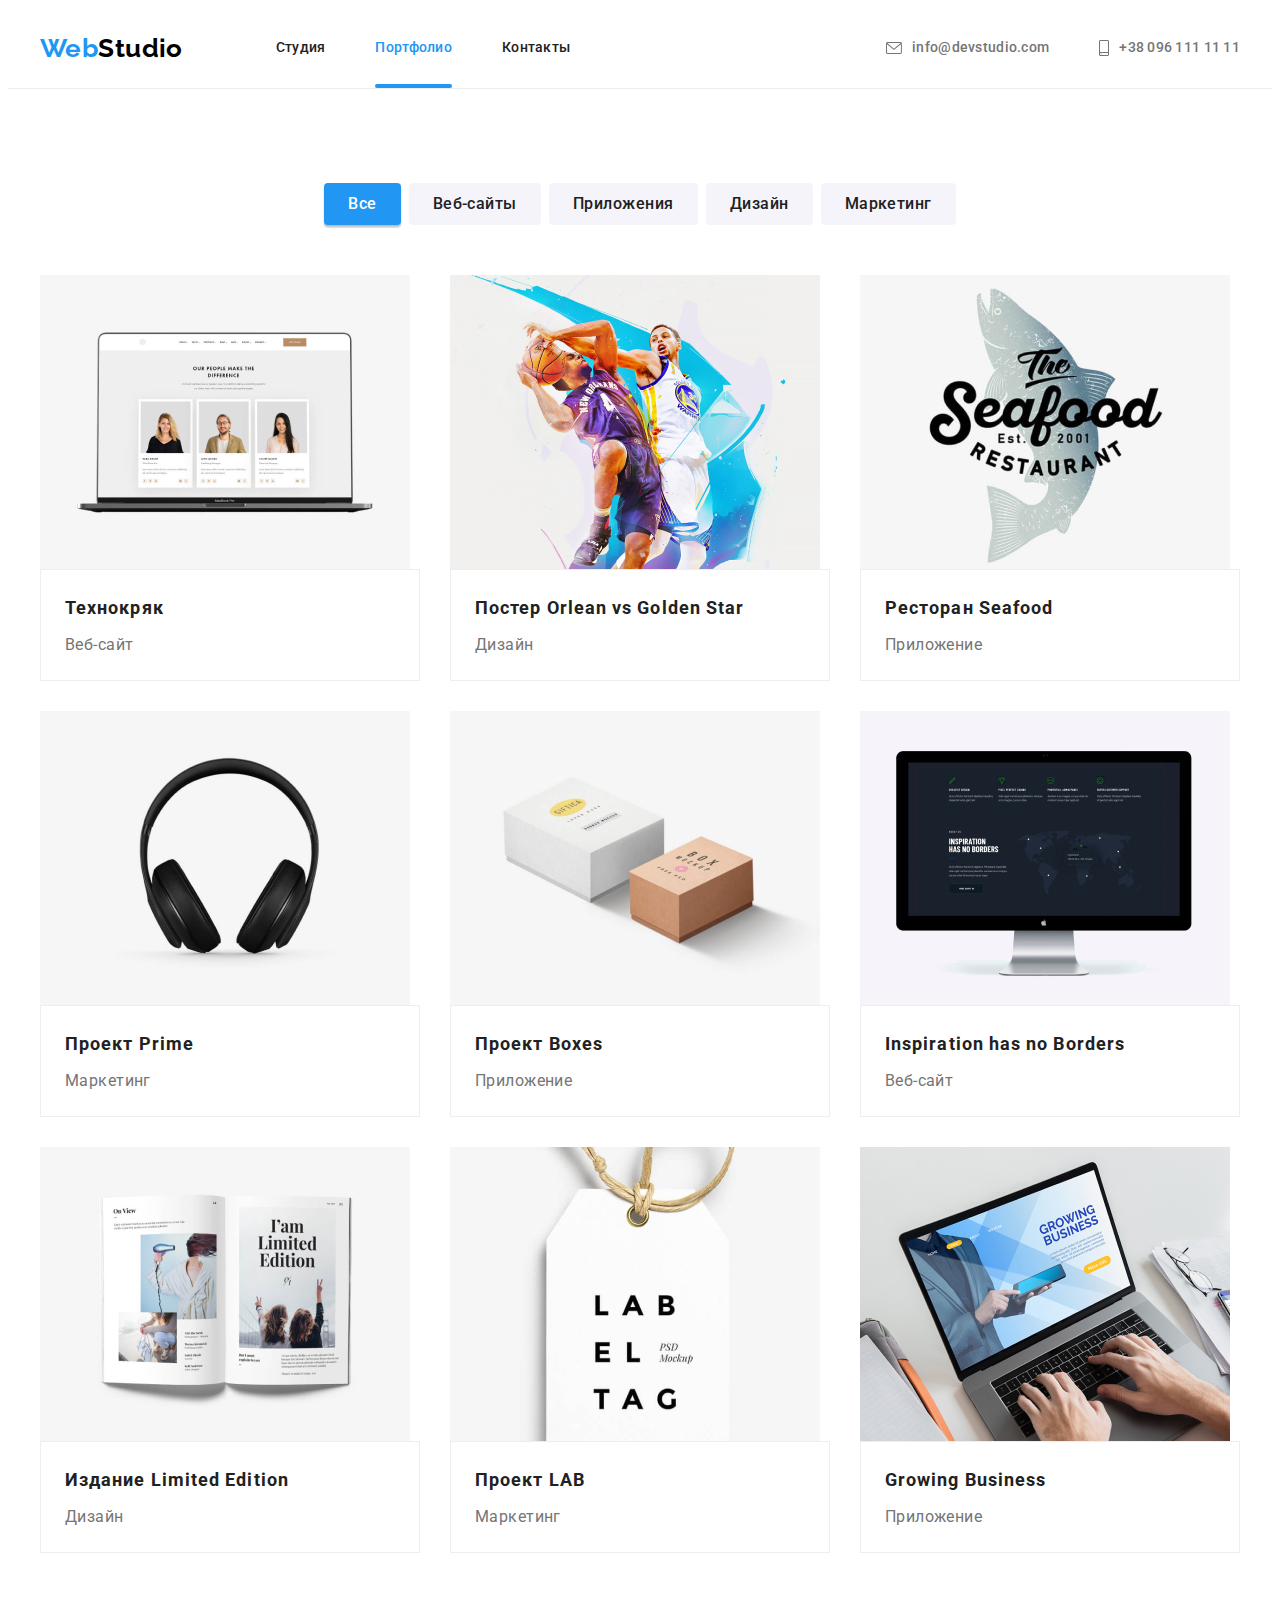
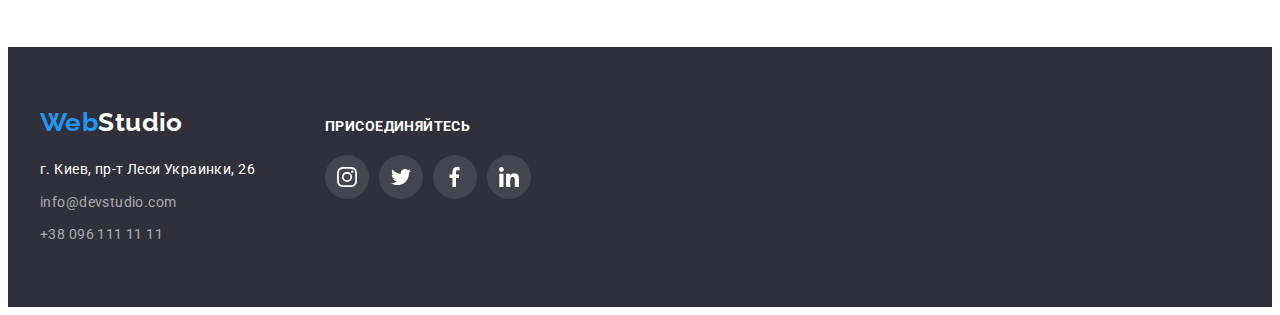
==== portfolio.html @ c340070d "Додавання файлів попередньої роботи" ====
<!DOCTYPE html>
<html lang="ru">
  <head>
    <meta charset="UTF-8" />
    <meta http-equiv="X-UA-Compatible" content="IE=edge" />
    <meta name="viewport" content="width=device-width, initial-scale=1.0" />
    <title>Портфолио</title>
    <link rel="preconnect" href="https://fonts.googleapis.com" />
    <link rel="preconnect" href="https://fonts.gstatic.com" crossorigin />
    <link
      href="https://fonts.googleapis.com/css2?family=Raleway:wght@700&family=Roboto:wght@400;500;700;900&display=swap"
      rel="stylesheet"
    />
    <link
      rel="stylesheet"
      href="https://cdnjs.cloudflare.com/ajax/libs/modern-normalize/1.1.0/modern-normalize.min.css"
      integrity="sha512-wpPYUAdjBVSE4KJnH1VR1HeZfpl1ub8YT/NKx4PuQ5NmX2tKuGu6U/JRp5y+Y8XG2tV+wKQpNHVUX03MfMFn9Q=="
      crossorigin="anonymous"
      referrerpolicy="no-referrer"
    />
    <link rel="stylesheet" href="./css/styles.css" />
  </head>
  <body class="page">
    <header class="header">
      <div class="container main-menu">
        <a class="logo" href="./index.html" lang="en">
          <span class="logo-highlight">Web</span>Studio
        </a>
        <nav>
          <ul class="menu list site-nav">
            <li class="menu-item">
              <a class="site-nav-link link" href="./index.html">Студия</a>
            </li>
            <li class="menu-item">
              <a class="site-nav-link link current" href="./portfolio.html"
                >Портфолио</a
              >
            </li>
            <li class="menu-item">
              <a class="site-nav-link link" href="#contacts">Контакты</a>
            </li>
          </ul>
        </nav>
        <ul class="header-contacts list">
          <li class="header-contacts-item">
            <a
              class="header-contacts-link link"
              href="mailto:info@devstudio.com"
              target="_blank"
              lang="en"
            >
              <svg class="menu-icon" width="16" height="12">
                <use href="./images/icons.svg#icon-envelope"></use>
              </svg>
              info@devstudio.com
            </a>
          </li>
          <li class="header-contacts-item">
            <a class="header-contacts-link link" href="tel:+380961111111">
              <svg class="menu-icon" width="10" height="16">
                <use href="./images/icons.svg#icon-smartphone"></use>
              </svg>
              +38 096 111 11 11
            </a>
          </li>
        </ul>
      </div>
    </header>

    <main>
      <section class="portfolio section">
        <div class="container">
          <h1 class="portfolio-title section-title visually-hidden">
            Портфолио успешных проектов
          </h1>
          <ul class="btn-items list">
            <li class="btn-list-item">
              <button class="btn btn-item btn-active" type="button">Все</button>
            </li>
            <li class="btn-list-item">
              <button class="btn btn-item" type="button">Веб-сайты</button>
            </li>
            <li class="btn-list-item">
              <button class="btn btn-item" type="button">Приложения</button>
            </li>
            <li class="btn-list-item">
              <button class="btn btn-item" type="button">Дизайн</button>
            </li>
            <li class="btn-list-item">
              <button class="btn btn-item" type="button">Маркетинг</button>
            </li>
          </ul>
          <ul class="portfolio-list list">
            <li class="portfolio-item">
              <a class="portfolio-link" href="">
                <div class="portfolio-thumb">
                  <img
                    class="portfolio-image"
                    src="./images/technokryak.jpg"
                    alt="Веб-сайт Технокряк"
                    width="370"
                    height="294"
                  />
                  <p class="portfolio-overlay">
                    Технокряк это современная площадка распространения
                    коронавируса. Компании используют эту платформу для
                    цифрового шпионажа и атак на защищённые сервера конкурентов.
                  </p>
                </div>
                <div class="portfolio-caption">
                  <h2 class="portfolio-name">Технокряк</h2>
                  <p class="portfolio-type">Веб-сайт</p>
                </div>
              </a>
            </li>
            <li class="portfolio-item">
              <a class="portfolio-link" href="">
                <div class="portfolio-thumb">
                  <img
                    class="portfolio-image"
                    src="./images/new-orlean-vs-golden-star-poster.jpg"
                    alt="Постер New Orlean vs Golden Star"
                    width="370"
                    height="294"
                  />
                  <p class="portfolio-overlay">
                    Постер для продвижения игры между популярными волейбольными
                    клубами и популяризации здорового образа жизни.
                  </p>
                </div>
                <div class="portfolio-caption">
                  <h2 class="portfolio-name">
                    Постер <span lang="en">Orlean vs Golden Star</span>
                  </h2>
                  <p class="portfolio-type">Дизайн</p>
                </div>
              </a>
            </li>
            <li class="portfolio-item">
              <a class="portfolio-link" href="">
                <div class="portfolio-thumb">
                  <img
                    class="portfolio-image"
                    src="./images/seafood-restaurant.jpg"
                    alt="Логотип ресторана Seafood"
                    width="370"
                    height="294"
                  />
                  <p class="portfolio-overlay">
                    Приложение для заказа еды на вынос из ресторана обеспечит
                    соблюдение карантина и предоставит клиентам полезную и
                    питательную еду.
                  </p>
                </div>
                <div class="portfolio-caption">
                  <h2 class="portfolio-name">
                    Ресторан <span lang="en">Seafood</span>
                  </h2>
                  <p class="portfolio-type">Приложение</p>
                </div>
              </a>
            </li>
            <li class="portfolio-item">
              <a class="portfolio-link" href="">
                <div class="portfolio-thumb">
                  <img
                    class="portfolio-image"
                    src="./images/prime.jpg"
                    alt="Черные полноразмерные наушники"
                    width="370"
                    height="294"
                  />
                  <p class="portfolio-overlay">
                    Наши высокопрофессиональные специалисты помогают проекту
                    достичь поставленных маркетинговых целей.
                  </p>
                </div>
                <div class="portfolio-caption">
                  <h2 class="portfolio-name">
                    Проект <span lang="en">Prime</span>
                  </h2>
                  <p class="portfolio-type">Маркетинг</p>
                </div>
              </a>
            </li>
            <li class="portfolio-item">
              <a class="portfolio-link" href="">
                <div class="portfolio-thumb">
                  <img
                    class="portfolio-image"
                    src="./images/boxes.jpg"
                    alt="Картонные коробки"
                    width="370"
                    height="294"
                  />
                  <p class="portfolio-overlay">
                    Приложение по созданию эксклюзивной картонной упаковки
                    помогает клиентам быстро решить вопрос с тарой, сроками
                    доставки и оплаты.
                  </p>
                </div>
                <div class="portfolio-caption">
                  <h2 class="portfolio-name">
                    Проект <span lang="en">Boxes</span>
                  </h2>
                  <p class="portfolio-type">Приложение</p>
                </div>
              </a>
            </li>
            <li class="portfolio-item">
              <a class="portfolio-link" href="">
                <div class="portfolio-thumb">
                  <img
                    class="portfolio-image"
                    src="./images/inspiration-has-no-borders.jpg"
                    alt="Моноблок с изображением веб-сайта"
                    width="370"
                    height="294"
                  />
                  <p class="portfolio-overlay">
                    Разработанный нашей командой веб-сайт сформировал
                    специальное пространство, где пользователи могут
                    обмениваться идеями. Посещение сайта бережет здоровье в
                    период карантина.
                  </p>
                </div>
                <div class="portfolio-caption">
                  <h2 class="portfolio-name" lang="en">
                    Inspiration has no Borders
                  </h2>
                  <p class="portfolio-type">Веб-сайт</p>
                </div>
              </a>
            </li>
            <li class="portfolio-item">
              <a class="portfolio-link" href="">
                <div class="portfolio-thumb">
                  <img
                    class="portfolio-image"
                    src="./images/limited-edition.jpg"
                    alt="Открытая книга"
                    width="370"
                    height="294"
                  />
                  <p class="portfolio-overlay">
                    Разработанный нашей компанией дизайн печатного издания
                    обеспечил беспрецендентный рост продаж.
                  </p>
                </div>
                <div class="portfolio-caption">
                  <h2 class="portfolio-name">
                    Издание <span lang="en">Limited Edition</span>
                  </h2>
                  <p class="portfolio-type">Дизайн</p>
                </div>
              </a>
            </li>
            <li class="portfolio-item">
              <a class="portfolio-link" href="">
                <div class="portfolio-thumb">
                  <img
                    class="portfolio-image"
                    src="./images/label-tag.jpg"
                    alt="Бирка с надписью LAB EL TAG"
                    width="370"
                    height="294"
                  />
                  <p class="portfolio-overlay">
                    Клиент доверил нам разработку своей маркетинговой стратегии.
                    Результат его полностью удовлетворил и во много раз покрыл
                    затраты на наши услуги.
                  </p>
                </div>
                <div class="portfolio-caption">
                  <h2 class="portfolio-name">
                    Проект <span lang="en">LAB</span>
                  </h2>
                  <p class="portfolio-type">Маркетинг</p>
                </div>
              </a>
            </li>
            <li class="portfolio-item">
              <a class="portfolio-link" href="">
                <div class="portfolio-thumb">
                  <img
                    class="portfolio-image"
                    src="./images/growing-business.jpg"
                    alt="Ноутбук с загруженным приложением Growing Business"
                    width="370"
                    height="294"
                  />
                  <p class="portfolio-overlay">
                    Разработанное нами приложение помогает начинающим
                    предпринимателям развивать свой бизнес в непростое время
                    эпохи карантина.
                  </p>
                </div>
                <div class="portfolio-caption">
                  <h2 class="portfolio-name" lang="en">Growing Business</h2>
                  <p class="portfolio-type">Приложение</p>
                </div>
              </a>
            </li>
          </ul>
        </div>
      </section>
    </main>
    <footer class="footer">
      <div class="container footer-arrangement">
        <div class="footer-logo-address">
          <a class="footer-logo" href="./index.html" lang="en">
            <span class="logo-highlight">Web</span>Studio
          </a>
          <address class="footer-address" id="contacts">
            <p class="post-address">г. Киев, пр-т Леси Украинки, 26</p>
            <ul class="footer-contacts list">
              <li class="footer-contacts-item">
                <a
                  class="footer-contacts-link link"
                  href="mailto:info@devstudio.com"
                  lang="en"
                  >info@devstudio.com</a
                >
              </li>
              <li class="footer-contacts-item">
                <a class="footer-contacts-link link" href="tel:+380961111111"
                  >+38 096 111 11 11</a
                >
              </li>
            </ul>
          </address>
        </div>
        <div class="social">
          <h2 class="social-header">Присоединяйтесь</h2>
          <ul class="slinks list">
            <li class="slinks-item">
              <a
                class="slinks-link link"
                href=""
                target="_blank"
                rel="noreferrer noopener nofollow"
              >
                <svg class="slinks-icon" width="20" height="20">
                  <use href="./images/icons.svg#icon-instagram"></use>
                </svg>
                <span class="visually-hidden">Instagram</span></a
              >
            </li>
            <li class="slinks-item">
              <a
                class="slinks-link link"
                href=""
                target="_blank"
                rel="noreferrer noopener nofollow"
              >
                <svg class="slinks-icon" width="20" height="20">
                  <use href="./images/icons.svg#icon-twitter"></use>
                </svg>
                <span class="visually-hidden">Твиттер</span>
              </a>
            </li>
            <li class="slinks-item">
              <a
                class="slinks-link link"
                href=""
                target="_blank"
                rel="noreferrer noopener nofollow"
              >
                <svg class="slinks-icon" width="20" height="20">
                  <use href="./images/icons.svg#icon-facebook"></use>
                </svg>
                <span class="visually-hidden">Facebook</span>
              </a>
            </li>
            <li class="slinks-item">
              <a
                class="slinks-link link"
                href=""
                target="_blank"
                rel="noreferrer noopener nofollow"
              >
                <svg class="slinks-icon" width="20" height="20">
                  <use href="./images/icons.svg#icon-linkedin"></use>
                </svg>
                <span class="visually-hidden">LinkedIn</span>
              </a>
            </li>
          </ul>
        </div>
      </div>
    </footer>
  </body>
</html>
---- css/styles.css ----
/* Визначення змінних */

:root {
  --primary-text-color: #212121;
  --secondary-text-color: #757575;
  --white-color: #ffffff;
  --accent-color: #2196f3;
  --hero-btn-accent-color: #188ce8;
  --background-color-dark: #2f303a;
  --background-color-light: #f5f4fa;
  --primary-header-color: #ffffff;
  --header-border-color: #ececec;
  --grid-border-color: #eeeeee;
  --logo-color: #000000;
  --footer-logo-color: #ffffff;
  --footer-contatcs-color: rgba(255, 255, 255, 0.6);
  --icon-color: #afb1b8;
  --footer-icon-background: rgba(255, 255, 255, 0.1);
  --backdrop-color: rgba(0, 0, 0, 0.2);
  --about-caption-color: rgba(47, 48, 58, 0.8);
  --portfolio-overlay-color: rgba(33, 150, 243, 0.9);

  --timing-function: cubic-bezier(0.4, 0, 0.2, 1);
}

.page {
  font-family: 'Roboto', sans-serif;
  font-size: 14px;
  font-weight: 400;
  line-height: 1.71;
  letter-spacing: 0.03em;
  color: var(--primary-text-color);
  background-color: var(--white-color);
}

.visually-hidden {
  position: absolute;
  white-space: nowrap;
  width: 1px;
  height: 1px;
  overflow: hidden;
  border: 0px;
  padding: 0px;
  clip: rect(0 0 0 0);
  clip-path: inset(50%);
  margin: -1px;
}

/* Загальні стилі  */

.list {
  padding: 0px;
  margin: 0px;
  list-style: none;
}

.container {
  width: 1200px;
  margin: 0px auto;
  padding: 0px 15px;
}

.section {
  padding-top: 94px;
  padding-bottom: 94px;
}

.section-title {
  margin-top: 0px;
  margin-bottom: 50px;
  font-size: 36px;
  line-height: 1.17;
  text-align: center;
}

.team-image,
.portfolio-image,
.about-image {
  display: block;
  max-width: 100%;
}

.link {
  text-decoration: none;
  color: inherit;
}

.text {
  margin: 0px;
  padding: 0px;
}

/* Логотип */

.logo {
  margin-right: 93px;
  font-family: 'Raleway', sans-serif;
  font-size: 26px;
  line-height: 1.19;
  font-weight: 700;
  text-decoration: none;
  color: var(--logo-color);
}

/* Меню навігації */

.header {
  border-bottom: 1px solid var(--header-border-color);
}

.site-nav,
.header-contacts {
  font-size: 14px;
  font-weight: 500;
  line-height: 1.14;
  letter-spacing: 0.02em;
}

.site-nav-link {
  display: block;
  padding: 32px 0px;
  color: var(--primary-text-color);
  transition: color 250ms var(--timing-function);
}

.site-nav-link:hover,
.site-nav-link:focus,
.logo-highlight,
.site-nav-link.current {
  color: var(--accent-color);
}

.site-nav-link.current {
  position: relative;
}

.site-nav-link.current::after {
  position: absolute;
  bottom: 0;
  left: 0;
  content: '';
  width: 100%;
  height: 4px;
  border-radius: 2px;
  background: var(--accent-color);
}

.header-contacts-link {
  display: flex;
  align-items: center;
  padding: 32px 0px;
  color: var(--secondary-text-color);
  transition: color 250ms var(--timing-function);
}

.header-contacts-link:hover,
.header-contacts-link:focus,
.footer-contacts-link:hover,
.footer-contacts-link:focus,
.post-address:hover {
  color: var(--accent-color);
}

.main-menu {
  display: flex;
  align-items: center;
  justify-content: space-between;
}

.menu {
  display: flex;
}

.menu-item:not(:last-child),
.header-contacts-item:not(:last-child) {
  margin-right: 50px;
}

.header-contacts {
  display: flex;
  align-items: center;
  margin-left: auto;
}

.menu-icon {
  margin-right: 10px;
  fill: currentColor;
}

/* Головний розділ сайту */

.hero {
  text-align: center;
  background-color: var(--background-color-dark);
}

.overlay {
  max-width: 1600px;
  height: 600px;
  margin-left: auto;
  margin-right: auto;
  background-image: linear-gradient(
      to right,
      rgba(47, 48, 58, 0.4),
      rgba(47, 48, 58, 0.4)
    ),
    url(../images/hero-image.jpg);
  background-repeat: no-repeat;
  background-position: center;
  background-size: cover;
}

.hero-title {
  max-width: 696px;
  margin: 0px auto 30px auto;
  font-size: 44px;
  font-weight: 900;
  line-height: 1.36;
  letter-spacing: 0.06em;
  text-transform: uppercase;
  color: var(--primary-header-color);
}

.hero-button {
  min-width: 200px;
  padding: 10px 32px;
  font-family: inherit;
  font-size: 16px;
  font-weight: 700;
  line-height: 1.87;
  letter-spacing: 0.06em;
  border-radius: 4px;
  color: var(--white-color);
  background-color: var(--accent-color);
  box-shadow: none;
  transition: background-color 250ms var(--timing-function),
    box-shadow 250ms var(--timing-function);
}

.hero-button:hover,
.hero-button:focus {
  background-color: var(--hero-btn-accent-color);
  box-shadow: 0px 4px 4px rgba(0, 0, 0, 0.15);
}

.hero-content {
  padding: 200px 0px;
}

.backdrop {
  position: fixed;
  top: 0;
  left: 0;
  z-index: 98;
  width: 100%;
  height: 100%;
  background-color: var(--backdrop-color);
  opacity: 1;
  transition: opacity 250ms var(--timing-function);
}

.backdrop.is-hidden {
  opacity: 0;
  pointer-events: none;
}

.backdrop.is-hidden .modal {
  transform: translate(-50%, -50%) scale(0.3);
}

.modal {
  position: absolute;
  top: 50%;
  left: 50%;
  transform: translate(-50%, -50%) scale(1);
  z-index: 99;
  min-width: 528px;
  min-height: 581px;
  padding: 32px;
  box-shadow: 0px 1px 3px rgba(0, 0, 0, 0.12), 0px 1px 1px rgba(0, 0, 0, 0.14),
    0px 2px 1px rgba(0, 0, 0, 0.2);
  border-radius: 4px;
  background-color: var(--white-color);
  transition: transform 250ms var(--timing-function);
}

.modal-button {
  position: absolute;
  top: 8px;
  right: 8px;
  padding: 0px;
  margin: 0px;
  color: inherit;
  background-color: inherit;
  border-color: transparent;
}

.icon-close {
  display: block;
  fill: currentColor;
}

.modal-text {
  margin: 0px;
  color: var(--primary-text-color);
}

/* Розділ Особенности */

.features.section {
  padding-bottom: 0px;
}

.features-list {
  display: flex;
}

.features-item {
  flex-basis: calc((100% - 3 * 30px) / 4);
}

.features-item:not(:last-child) {
  margin-right: 30px;
}

.features-icon {
  display: flex;
  justify-content: center;
  align-items: center;
  width: 100%;
  height: 120px;
  margin-bottom: 30px;
  background-color: var(--background-color-light);
  border-radius: 4px;
}

.about-subtitle {
  margin-top: 0px;
  margin-bottom: 10px;
  font-size: 14px;
  line-height: 1.14;
  text-transform: uppercase;
}

.about-text {
  margin: 0px;
  font-size: 14px;
  color: var(--secondary-text-color);
}

/* Розділ Чем мы занимаемся */

.about-list {
  display: flex;
}

.about-item {
  flex-basis: calc((100% - 2 * 30px) / 3);
}

.about-list-item:not(:last-child) {
  margin-right: 30px;
}

.about-list-item {
  position: relative;
}

.about-image-caption {
  position: absolute;
  bottom: 0;
  display: block;
  width: 100%;
  height: 70px;
  font-size: 14px;
  line-height: 1.14;
  text-transform: uppercase;
  text-align: center;
  margin: 0px;
  padding: 27px 0px;
  color: var(--white-color);
  background-color: var(--about-caption-color);
}

/* Розділ Наша команда */

.team {
  background-color: var(--background-color-light);
}

.team-list {
  display: flex;
}

.team-item:not(:last-child) {
  margin-right: 30px;
}

.team-item {
  text-align: center;
  border-radius: 0px 0px 4px 4px;
  box-shadow: 0px 1px 3px rgba(0, 0, 0, 0.12), 0px 1px 1px rgba(0, 0, 0, 0.14),
    0px 2px 1px rgba(0, 0, 0, 0.2);
  background-color: var(--white-color);
}

.team-image {
  border-radius: 0px;
}

.team-caption {
  padding: 30px 32px;
}

.team-name {
  margin-top: 0px;
  margin-bottom: 10px;
  font-size: 16px;
  font-weight: 500;
  line-height: 1.19;
}

.team-position {
  margin: 0px 0px 16px 0px;
  font-size: 16px;
  line-height: 1.19;
  color: var(--secondary-text-color);
}

.slinks {
  display: flex;
  justify-content: space-between;
}

.slinks-item {
  display: flex;
  justify-content: center;
  align-items: center;
  width: 44px;
  height: 44px;
  color: var(--icon-color);
}

.slinks-link {
  padding: 12px;
  background-color: transparent;
  border-radius: 25px;
  transition: background-color 250ms var(--timing-function),
    color 250ms var(--timing-function);
}

.slinks-icon {
  display: block;
  fill: currentColor;
}

.slinks-link:hover,
.slinks-link:focus {
  color: var(--white-color);
  background-color: var(--accent-color);
}

/* Розділ Постоянные клиенты */

.clients-list {
  display: flex;
  justify-content: space-between;
  align-items: center;
}

.clients-item {
  display: flex;
  justify-content: center;
  align-items: center;
  width: 170px;
  height: 92px;
  color: var(--icon-color);
}

.clients-link {
  display: flex;
  justify-content: center;
  align-items: center;
  width: 100%;
  height: 100%;
  border: 1px solid var(--icon-color);
  border-radius: 4px;
  transition: color 250ms var(--timing-function),
    border-color 250ms var(--timing-function);
}

.clients-link:hover,
.clients-link:focus {
  color: var(--accent-color);
  border-color: var(--accent-color);
}

.clients-icon {
  display: inline-block;
  fill: currentColor;
}

/* Нижній колонтитул */

.footer {
  padding-top: 60px;
  padding-bottom: 60px;
  color: var(--white-color);
  background-color: var(--background-color-dark);
}

.footer-arrangement {
  display: flex;
}

.footer-logo {
  display: block;
  margin-bottom: 20px;
  text-decoration: none;
  font-family: 'Raleway', sans-serif;
  font-size: 26px;
  font-weight: 700;
  line-height: 1.19;
  color: var(--white-color);
}

.footer-address {
  font-style: inherit;
}

.post-address {
  margin: 0px;
  transition: color 250ms var(--timing-function);
}

.footer-contacts-link {
  color: var(--footer-contatcs-color);
  transition: color 250ms var(--timing-function);
}

.footer-contacts-item {
  display: block;
}

.post-address,
.footer-contacts-item:not(:last-child) {
  margin-bottom: 9px;
}

.social {
  width: 206px;
  margin-left: 70px;
}

.social-header {
  margin: 0px 0px 20px 0px;
  padding: 12px 0px 0px;
  text-transform: uppercase;
  font-weight: 700;
  font-size: 14px;
  line-height: 1.14;
}

.footer .slinks-link {
  background-color: var(--footer-icon-background);
  color: var(--white-color);
}

.footer .slinks-link:hover,
.footer .slinks-link:focus {
  background-color: var(--accent-color);
  color: var(--white-color);
}

/* Розділ Портфолио */

.btn {
  text-align: center;
  border-radius: 4px;
}

.btn-item {
  display: inline-block;
  padding: 6px 22px;
  font-family: inherit;
  font-size: 16px;
  font-weight: 500;
  line-height: 1.62;
  letter-spacing: 0.03em;
  color: var(--primary-text-color);
  background-color: var(--background-color-light);
  border-color: transparent;
  box-shadow: none;
  transition: color 250ms var(--timing-function),
    background-color 250ms var(--timing-function),
    box-shadow 250ms var(--timing-function);
}

.btn-item:hover,
.btn-item:active,
.btn-item:focus {
  color: var(--white-color);
  background-color: var(--accent-color);
  box-shadow: 0px 3px 1px rgba(0, 0, 0, 0.1), 0px 1px 2px rgba(0, 0, 0, 0.08),
    0px 2px 2px rgba(0, 0, 0, 0.12);
  cursor: pointer;
}

.btn-active {
  color: var(--white-color);
  background-color: var(--accent-color);
  box-shadow: 0px 3px 1px rgba(0, 0, 0, 0.1), 0px 1px 2px rgba(0, 0, 0, 0.08),
    0px 2px 2px rgba(0, 0, 0, 0.12);
}

.btn-list-item:not(:last-child) {
  margin-right: 8px;
}

.btn-items {
  margin-bottom: 50px;
}

.btn-items {
  display: flex;
  justify-content: center;
}

.portfolio-list {
  display: flex;
  flex-wrap: wrap;
}

.portfolio-item {
  flex-basis: calc((100% - 2 * 30px) / 3);
  box-shadow: none;
  transition: box-shadow 250ms var(--timing-function);
}

.portfolio-item:not(:nth-child(3n)) {
  margin-right: 30px;
}

.portfolio-item:not(:nth-last-child(-n + 3)) {
  margin-bottom: 30px;
}

.portfolio-item:hover {
  box-shadow: 0px 1px 1px rgba(0, 0, 0, 0.12), 0px 4px 4px rgba(0, 0, 0, 0.06),
    1px 4px 6px rgba(0, 0, 0, 0.16);
}

.portfolio-link {
  text-decoration: none;
}

.portfolio-thumb {
  position: relative;
  overflow: hidden;
}

.portfolio-overlay {
  position: absolute;
  top: 0;
  left: 0;
  overflow: hidden;
  width: 100%;
  height: 100%;
  margin: 0px;
  padding: 63px 24px;
  font-size: 18px;
  line-height: 1.56;
  color: var(--white-color);
  background-color: var(--portfolio-overlay-color);
  transform: translateY(100%);
  opacity: 0;
  transition: transform 250ms var(--timing-function),
    opacity 250ms var(--timing-function);
}

.portfolio-item:hover .portfolio-overlay {
  transform: translateY(0);
  opacity: 1;
}

.portfolio-caption {
  padding: 20px 24px;
  border: 1px solid var(--grid-border-color);
}

.portfolio-name {
  margin-top: 0px;
  margin-bottom: 4px;
  font-size: 18px;
  line-height: 2;
  letter-spacing: 0.06em;
  color: var(--primary-text-color);
}

.portfolio-type {
  margin: 0px;
  font-size: 16px;
  line-height: 1.87;
  color: var(--secondary-text-color);
}
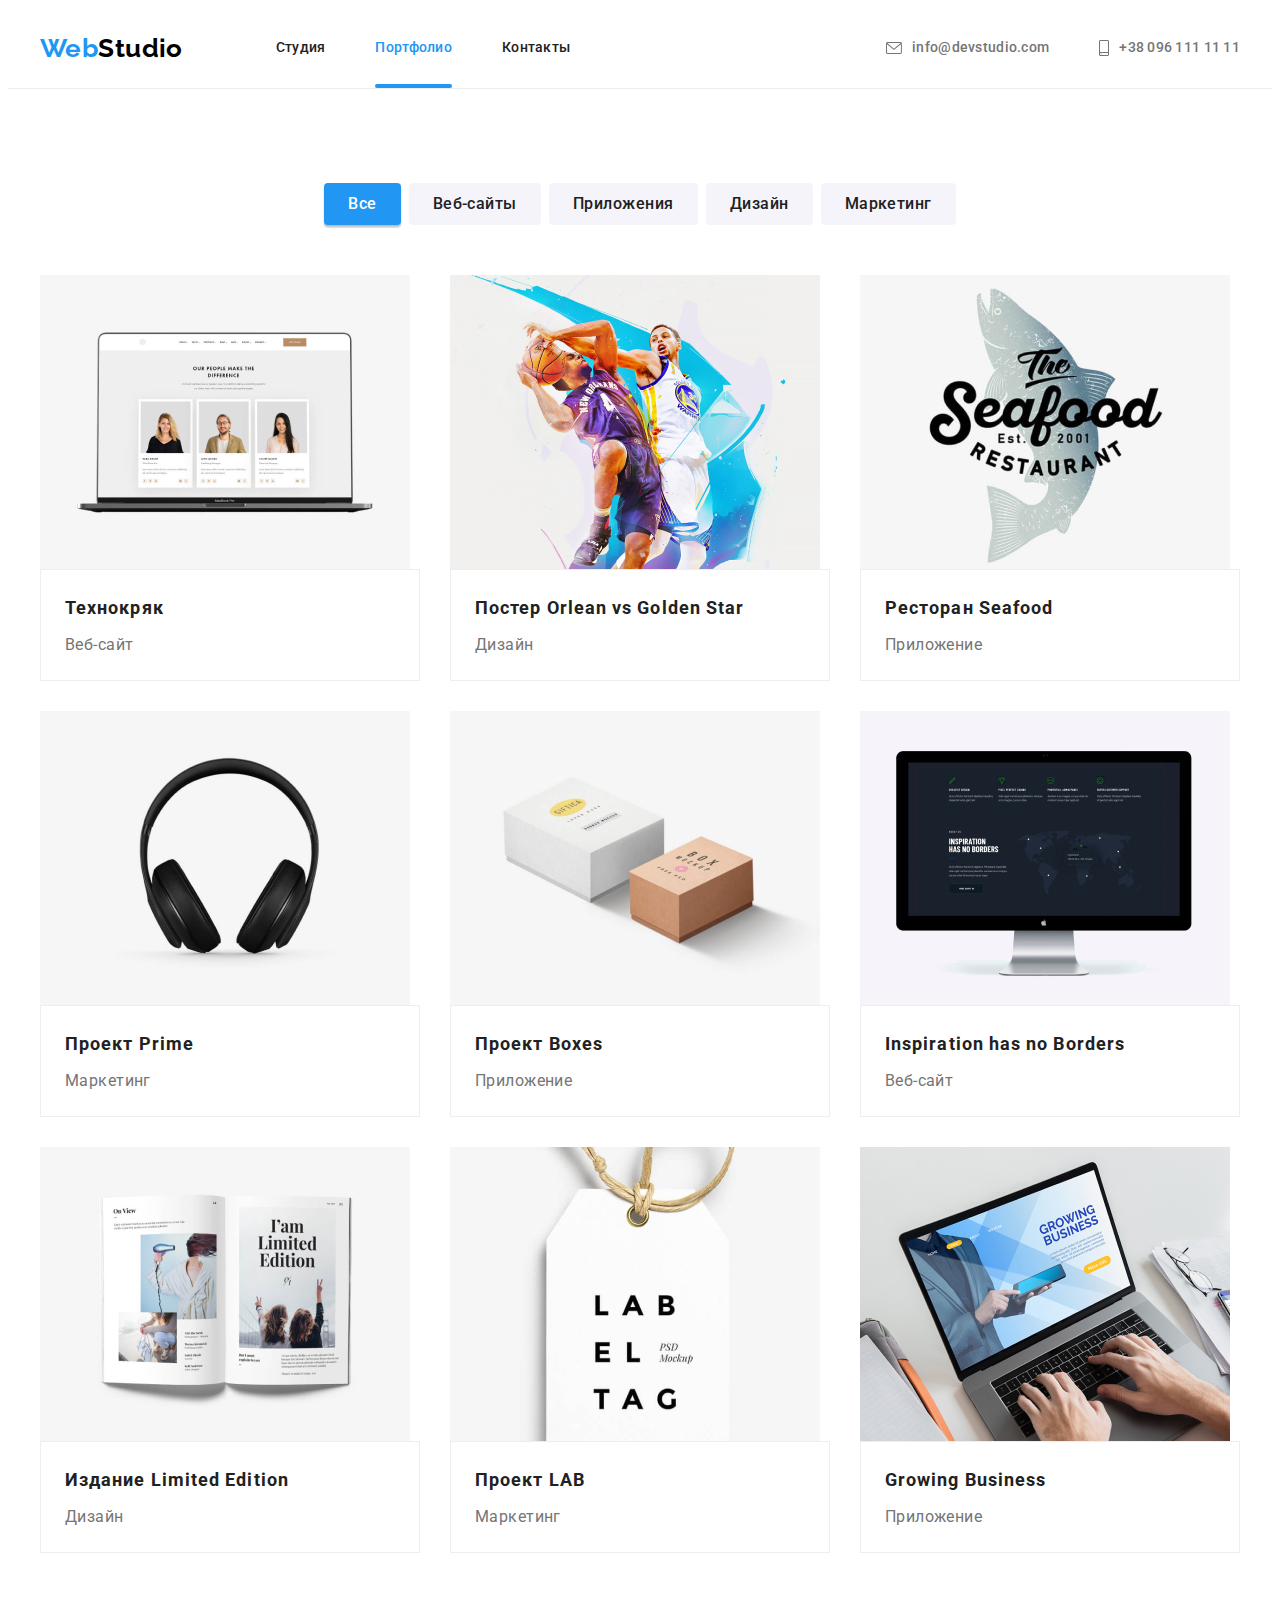
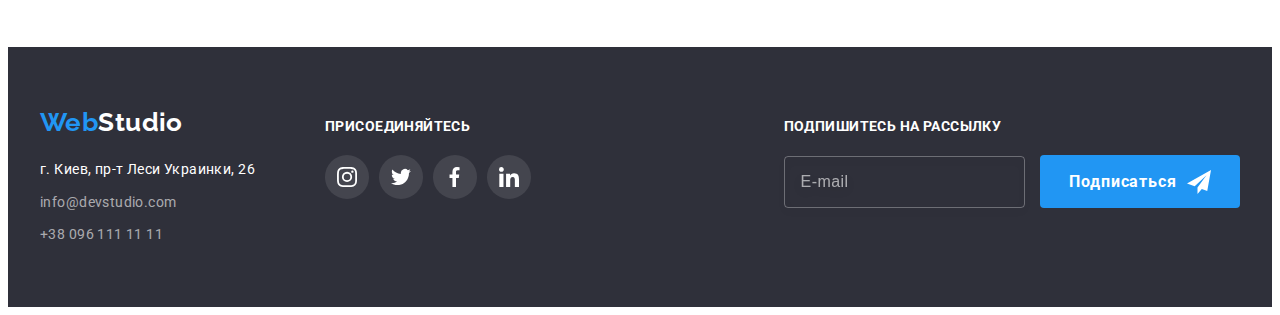
==== commit 1e6b4ec6: "Малювання піктограми Умов договору" ====
--- a/portfolio.html
+++ b/portfolio.html
@@ -387,7 +387,33 @@
             </li>
           </ul>
         </div>
+        <form class="subscription" autocomplete="on">
+          <div
+            class="subscription-group"
+            aria-labelledby="subscription-details"
+          >
+            <h2 class="subscription-title" id="subscription-details">
+              Подпишитесь на рассылку
+            </h2>
+            <input
+              class="subscription-input"
+              type="email"
+              name="email"
+              placeholder="E-mail"
+            />
+            <button class="btn hero-button subscription-btn" type="submit">
+              Подписаться
+              <svg class="subscription-icon" width="24" height="24">
+                <use
+                  class="subscription-use"
+                  href="./images/icons.svg#icon-send"
+                ></use>
+              </svg>
+            </button>
+          </div>
+        </form>
       </div>
     </footer>
+    <script src="./js/submit.js"></script>
   </body>
 </html>
--- a/css/styles.css
+++ b/css/styles.css
@@ -19,6 +19,10 @@
   --backdrop-color: rgba(0, 0, 0, 0.2);
   --about-caption-color: rgba(47, 48, 58, 0.8);
   --portfolio-overlay-color: rgba(33, 150, 243, 0.9);
+  --modal-placeholder-color: rgba(117, 117, 117, 0.5);
+  --modal-border-color: rgba(0, 0, 0, 0.1);
+  --form-border-color: rgba(33, 33, 33, 0.2);
+  --subscription-border-color: rgba(255, 255, 255, 0.3);
 
   --timing-function: cubic-bezier(0.4, 0, 0.2, 1);
 }
@@ -223,7 +227,7 @@
 
 .hero-button {
   min-width: 200px;
-  padding: 10px 32px;
+  padding: 10px 0px;
   font-family: inherit;
   font-size: 16px;
   font-weight: 700;
@@ -232,6 +236,7 @@
   border-radius: 4px;
   color: var(--white-color);
   background-color: var(--accent-color);
+  border-color: transparent;
   box-shadow: none;
   transition: background-color 250ms var(--timing-function),
     box-shadow 250ms var(--timing-function);
@@ -265,7 +270,7 @@
 }
 
 .backdrop.is-hidden .modal {
-  transform: translate(-50%, -50%) scale(0.3);
+  transform: translate(-50%, -50%) scale(0.2);
 }
 
 .modal {
@@ -274,9 +279,9 @@
   left: 50%;
   transform: translate(-50%, -50%) scale(1);
   z-index: 99;
-  min-width: 528px;
-  min-height: 581px;
-  padding: 32px;
+  min-width: 530px;
+  min-height: 583px;
+  padding: 40px;
   box-shadow: 0px 1px 3px rgba(0, 0, 0, 0.12), 0px 1px 1px rgba(0, 0, 0, 0.14),
     0px 2px 1px rgba(0, 0, 0, 0.2);
   border-radius: 4px;
@@ -297,12 +302,114 @@
 
 .icon-close {
   display: block;
+  border: 1px solid var(--modal-border-color);
+  border-radius: 25px;
+  fill: var(--logo-color);
+}
+
+.icon-close:hover,
+.icon-close:focus,
+.icon-close:active {
+  fill: var(--accent-color);
+}
+
+.form-title {
+  margin-bottom: 12px;
+  font-size: 20px;
+  line-height: 1.15;
+  color: var(--primary-text-color);
+}
+
+.form-field {
+  position: relative;
+  text-align: left;
+}
+
+.form-field:last-child {
+  overflow: hidden;
+  margin-bottom: 30px;
+}
+
+.form-input {
+  display: block;
+  width: 100%;
+  padding: 12px 12px 12px 42px;
+  font-size: 12px;
+  line-height: 1.17;
+  border: 1px solid var(--form-border-color);
+  border-radius: 4px;
+  color: var(--primary-text-color);
+}
+
+.form-icon {
+  position: absolute;
+  top: 50%;
+  left: 12px;
   fill: currentColor;
-}
-
-.modal-text {
-  margin: 0px;
+  transform: translateY(-50%);
+}
+
+.form-label,
+.form-comments {
+  display: block;
+  font-size: 12px;
+  line-height: 1.17;
+  letter-spacing: 0.01rem;
+  color: var(--secondary-text-color);
+}
+
+.form-label {
+  margin-bottom: 4px;
+  text-align: left;
+}
+
+.form-label:not(:first-child) {
+  padding-top: 10px;
+}
+
+.form-comments {
+  width: 100%;
+  height: 120px;
+  resize: none;
+  margin-bottom: 20px;
+  padding: 12px 16px;
+  border: 1px solid var(--form-border-color);
+  border-radius: 4px;
+  color: var(--modal-placeholder-color);
   color: var(--primary-text-color);
+}
+
+.form-comments::placeholder {
+  font-size: 12px;
+  line-height: 1.17;
+  letter-spacing: 0.01rem;
+  color: var(--modal-placeholder-color);
+}
+
+.form-acceptance-label {
+  padding-left: 35px;
+  color: var(--secondary-text-color);
+}
+
+.icon-acceptance {
+  position: absolute;
+  top: -100%;
+}
+
+.icon-clear {
+  position: absolute;
+  top: 50%;
+  left: 12px;
+  width: 16px;
+  height: 15px;
+  border: 2px solid var(--primary-text-color);
+  border-radius: 2px;
+  transform: translateY(-50%);
+}
+
+.form-link {
+  text-decoration: underline;
+  color: var(--accent-color);
 }
 
 /* Розділ Особенности */
@@ -498,78 +605,6 @@
 .clients-icon {
   display: inline-block;
   fill: currentColor;
-}
-
-/* Нижній колонтитул */
-
-.footer {
-  padding-top: 60px;
-  padding-bottom: 60px;
-  color: var(--white-color);
-  background-color: var(--background-color-dark);
-}
-
-.footer-arrangement {
-  display: flex;
-}
-
-.footer-logo {
-  display: block;
-  margin-bottom: 20px;
-  text-decoration: none;
-  font-family: 'Raleway', sans-serif;
-  font-size: 26px;
-  font-weight: 700;
-  line-height: 1.19;
-  color: var(--white-color);
-}
-
-.footer-address {
-  font-style: inherit;
-}
-
-.post-address {
-  margin: 0px;
-  transition: color 250ms var(--timing-function);
-}
-
-.footer-contacts-link {
-  color: var(--footer-contatcs-color);
-  transition: color 250ms var(--timing-function);
-}
-
-.footer-contacts-item {
-  display: block;
-}
-
-.post-address,
-.footer-contacts-item:not(:last-child) {
-  margin-bottom: 9px;
-}
-
-.social {
-  width: 206px;
-  margin-left: 70px;
-}
-
-.social-header {
-  margin: 0px 0px 20px 0px;
-  padding: 12px 0px 0px;
-  text-transform: uppercase;
-  font-weight: 700;
-  font-size: 14px;
-  line-height: 1.14;
-}
-
-.footer .slinks-link {
-  background-color: var(--footer-icon-background);
-  color: var(--white-color);
-}
-
-.footer .slinks-link:hover,
-.footer .slinks-link:focus {
-  background-color: var(--accent-color);
-  color: var(--white-color);
 }
 
 /* Розділ Портфолио */
@@ -703,3 +738,112 @@
   line-height: 1.87;
   color: var(--secondary-text-color);
 }
+
+/* Нижній колонтитул */
+
+.footer {
+  padding-top: 60px;
+  padding-bottom: 60px;
+  color: var(--white-color);
+  background-color: var(--background-color-dark);
+}
+
+.footer-arrangement {
+  display: flex;
+}
+
+.footer-logo {
+  display: block;
+  margin-bottom: 20px;
+  text-decoration: none;
+  font-family: 'Raleway', sans-serif;
+  font-size: 26px;
+  font-weight: 700;
+  line-height: 1.19;
+  color: var(--white-color);
+}
+
+.footer-address {
+  font-style: inherit;
+}
+
+.post-address {
+  margin: 0px;
+  transition: color 250ms var(--timing-function);
+}
+
+.footer-contacts-link {
+  color: var(--footer-contatcs-color);
+  transition: color 250ms var(--timing-function);
+}
+
+.footer-contacts-item {
+  display: block;
+}
+
+.post-address,
+.footer-contacts-item:not(:last-child) {
+  margin-bottom: 9px;
+}
+
+.social {
+  width: 206px;
+  margin-left: 70px;
+}
+
+.social-header,
+.subscription-title {
+  margin: 0px 0px 20px 0px;
+  padding: 12px 0px 0px;
+  text-transform: uppercase;
+  font-weight: 700;
+  font-size: 14px;
+  line-height: 1.14;
+}
+
+.footer .slinks-link {
+  background-color: var(--footer-icon-background);
+  color: var(--white-color);
+}
+
+.footer .slinks-link:hover,
+.footer .slinks-link:focus {
+  background-color: var(--accent-color);
+  color: var(--white-color);
+}
+
+.subscription {
+  margin-left: auto;
+}
+
+.subscription-input {
+  padding: 15px 16px;
+  font-size: 16px;
+  line-height: 1.25;
+  letter-spacing: inherit;
+  color: inherit;
+  background-color: transparent;
+  border: 1px solid var(--subscription-border-color);
+  filter: drop-shadow(0px 4px 4px rgba(0, 0, 0, 0.15));
+  border-radius: 4px;
+}
+
+.subscription-input::placeholder {
+  color: var(--footer-contatcs-color);
+}
+
+.subscription-btn {
+  display: inline-flex;
+  justify-content: center;
+  align-items: center;
+  margin-left: 12px;
+  border-color: transparent;
+}
+
+.subscription-icon {
+  width: 24px;
+  height: 24px;
+  display: block;
+  margin-left: 10px;
+  fill: currentColor;
+}
